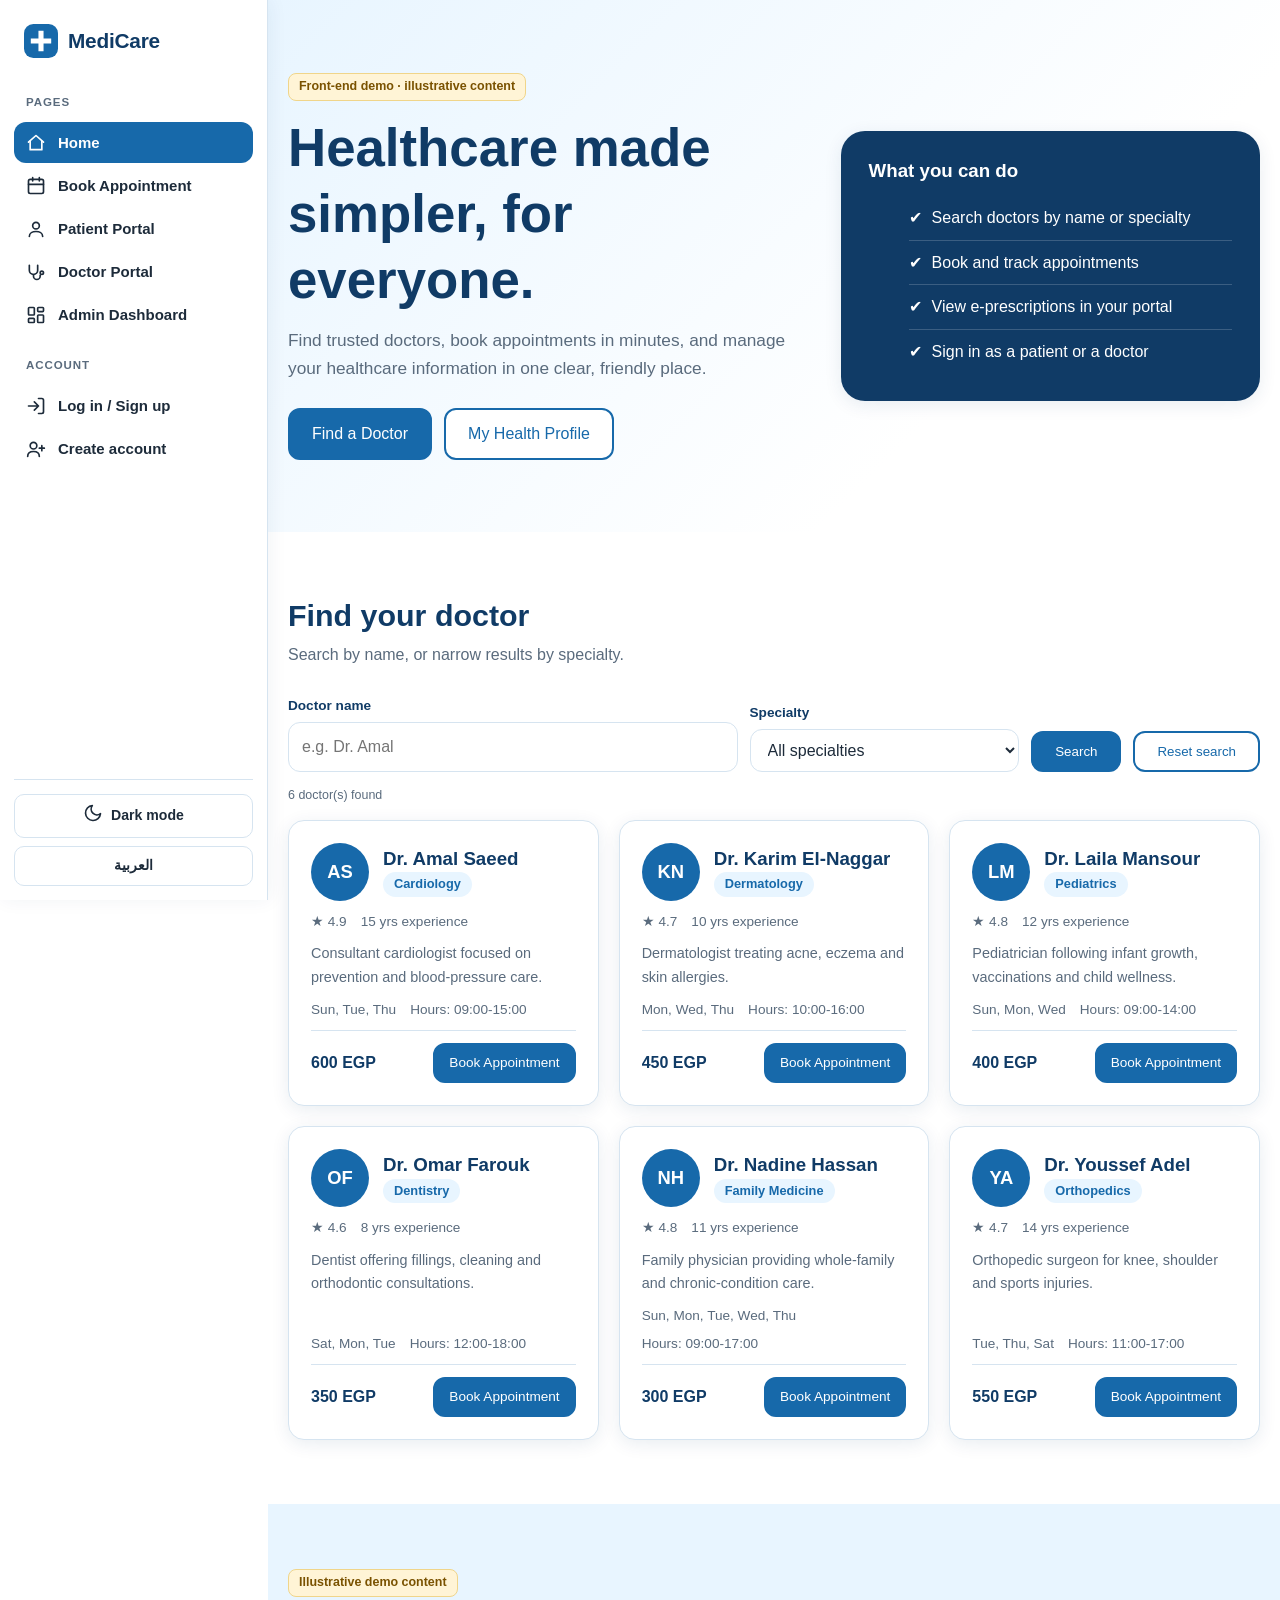
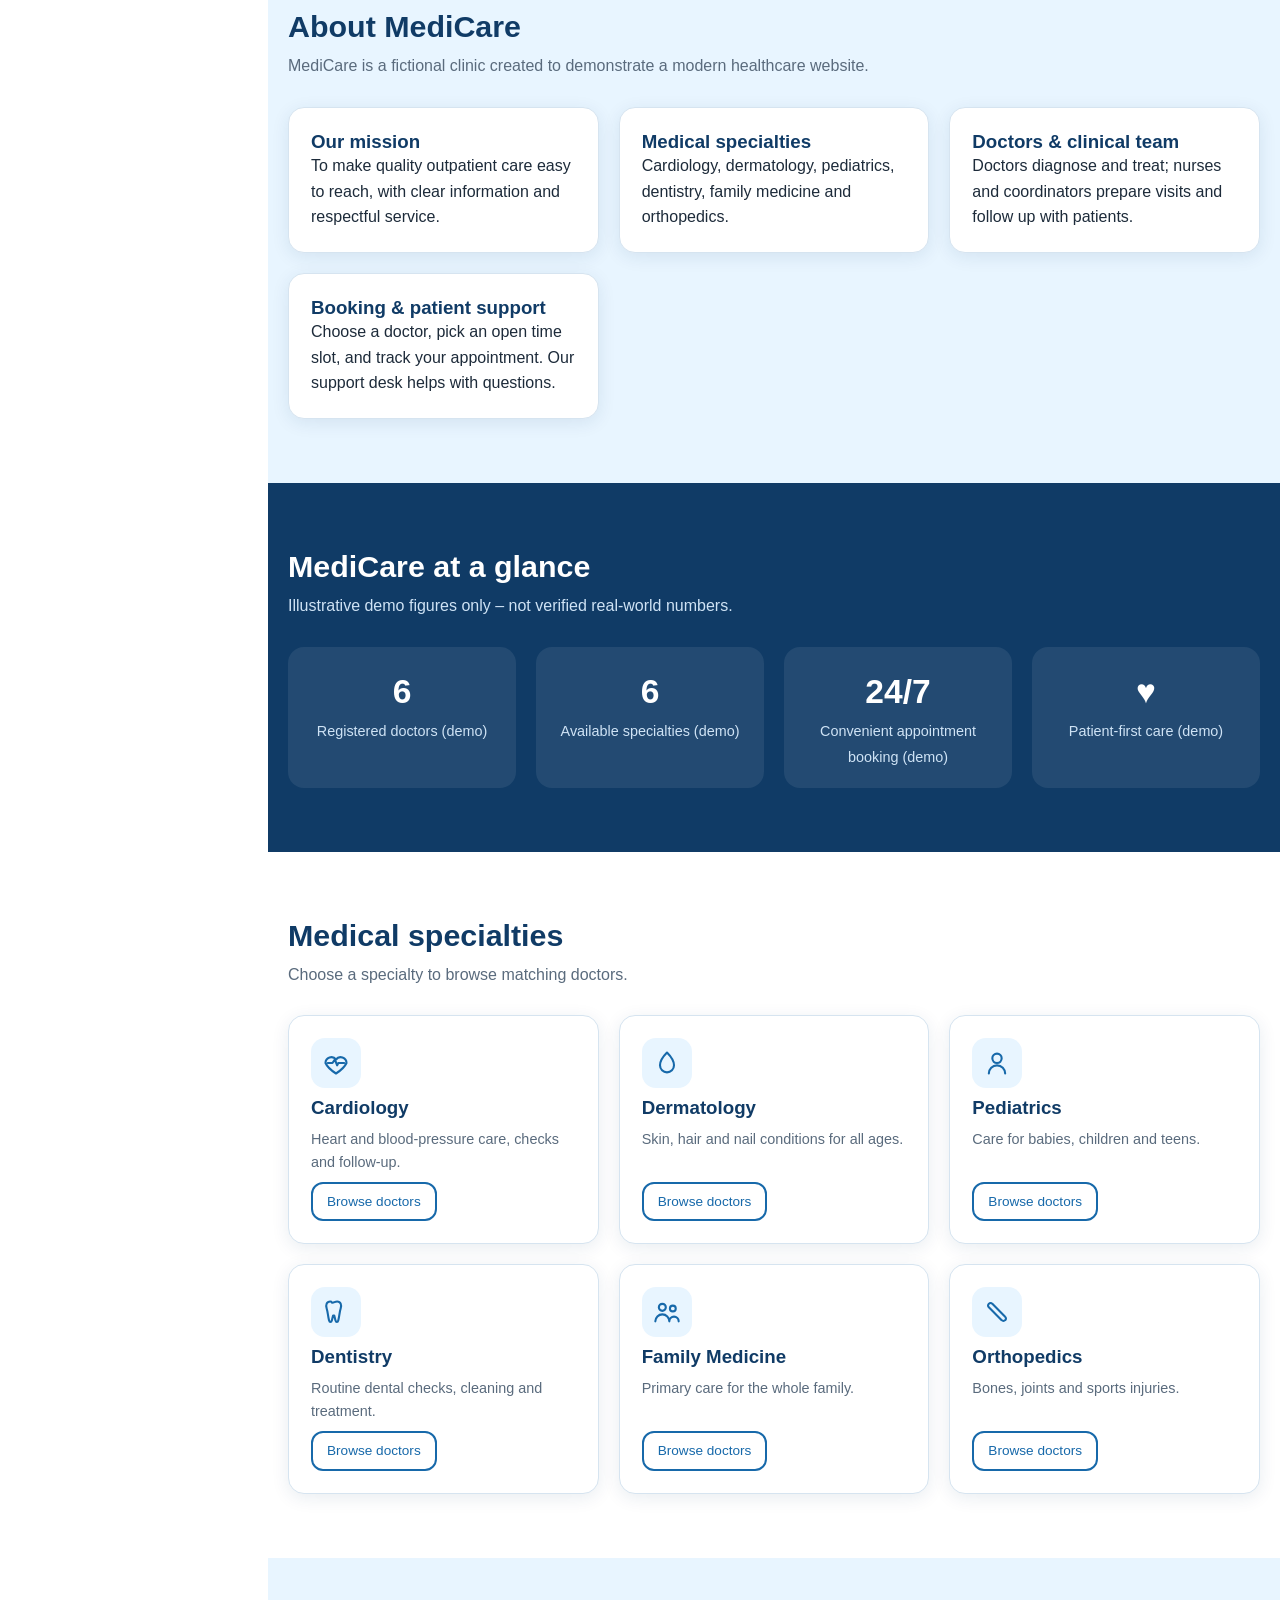
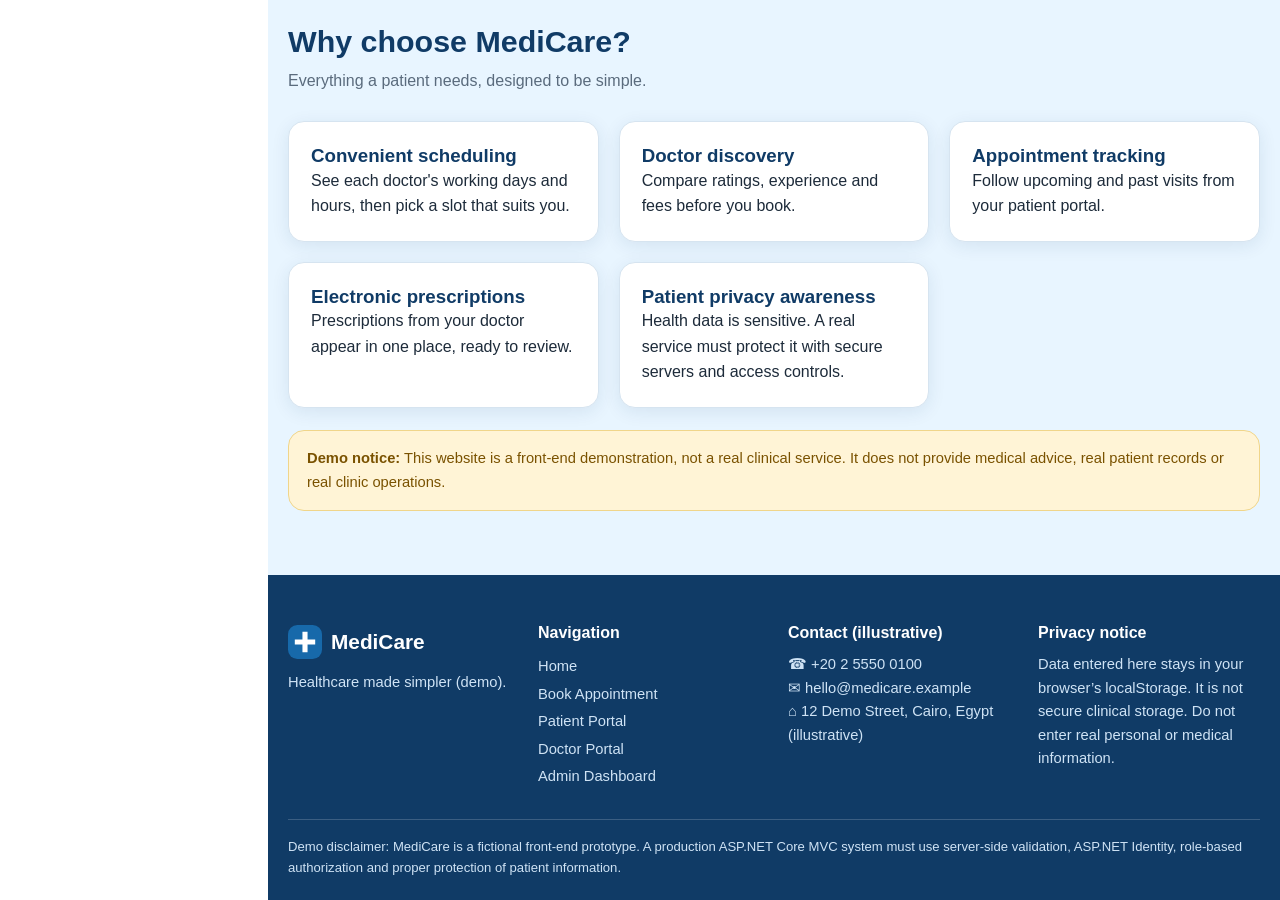
==== Medicare_Frontend/index.html @ de826556 "feat: add Medicare_Frontend UI files" ====
<!doctype html>
<html lang="en" dir="ltr">
  <head>
    <meta charset="UTF-8" />
    <meta name="viewport" content="width=device-width, initial-scale=1" />
    <title>MediCare – Clinic Management (Demo)</title>
    <meta name="theme-color" content="#1769aa" />
    <script src="js/theme.js"></script>
    <link rel="stylesheet" href="css/theme.css" />
    <link rel="stylesheet" href="css/index.css" />
    <link rel="stylesheet" href="css/sidebar.css" />
  </head>
  <body data-page="index">
    <script src="js/sidebar.js"></script>
    

    <main>
      <section class="hero">
        <div class="wrap">
          <div>
            <span class="demo" data-i18n="demo.badge"
              >Front-end demo · illustrative content</span
            >
            <h1 data-i18n="hero.h1">Healthcare made simpler, for everyone.</h1>
            <p data-i18n="hero.p">
              Find trusted doctors, book appointments in minutes, and manage
              your healthcare information in one clear, friendly place.
            </p>
            <div class="cta">
              <a class="btn" href="#doctors" data-i18n="hero.find"
                >Find a Doctor</a
              >
              <a class="btn o" href="page3.html" data-i18n="hero.profile"
                >My Health Profile</a
              >
            </div>
          </div>
          <div class="panel">
            <h3 data-i18n="hero.panel">What you can do</h3>
            <ul>
              <li>
                ✔
                <span data-i18n="hero.l1"
                  >Search doctors by name or specialty</span
                >
              </li>
              <li>
                ✔ <span data-i18n="hero.l2">Book and track appointments</span>
              </li>
              <li>
                ✔
                <span data-i18n="hero.l3"
                  >View e-prescriptions in your portal</span
                >
              </li>
              <li>
                ✔
                <span data-i18n="hero.l4"
                  >Sign in as a patient or a doctor</span
                >
              </li>
            </ul>
          </div>
        </div>
      </section>

      <section id="doctors">
        <div class="wrap">
          <h2 data-i18n="srch.h">Find your doctor</h2>
          <p class="sub" data-i18n="srch.p">
            Search by name, or narrow results by specialty.
          </p>
          <form class="sbar" id="sform" role="search">
            <div>
              <label for="qName" data-i18n="srch.name">Doctor name</label
              ><input
                id="qName"
                type="search"
                data-i18n-ph="srch.ph"
                placeholder="e.g. Dr. Amal"
              />
            </div>
            <div>
              <label for="qSpec" data-i18n="srch.spec">Specialty</label
              ><select id="qSpec"></select>
            </div>
            <button class="btn" type="submit" data-i18n="srch.go">
              Search
            </button>
            <button
              class="btn o"
              type="button"
              id="reset"
              data-i18n="srch.reset"
            >
              Reset search
            </button>
          </form>
          <p
            class="small"
            id="count"
            aria-live="polite"
            style="margin: 14px 0"
          ></p>
          <div class="grid g3" id="docGrid"></div>
          <div class="empty" id="empty" hidden role="status">
            <b data-i18n="srch.none">No doctors match your search.</b
            ><br /><span data-i18n="srch.none2"
              >Try a different name or choose “All specialties”.</span
            >
          </div>
        </div>
      </section>

      <section class="light">
        <div class="wrap">
          <span class="demo" data-i18n="demo.badge2"
            >Illustrative demo content</span
          >
          <h2 style="margin-top: 10px" data-i18n="about.h">About MediCare</h2>
          <p class="sub" data-i18n="about.p">
            MediCare is a fictional clinic created to demonstrate a modern
            healthcare website.
          </p>
          <div class="grid g3">
            <div class="card">
              <h3 data-i18n="about.t1">Our mission</h3>
              <p data-i18n="about.d1">
                To make quality outpatient care easy to reach, with clear
                information and respectful service.
              </p>
            </div>
            <div class="card">
              <h3 data-i18n="about.t2">Medical specialties</h3>
              <p data-i18n="about.d2">
                Cardiology, dermatology, pediatrics, dentistry, family medicine
                and orthopedics.
              </p>
            </div>
            <div class="card">
              <h3 data-i18n="about.t3">Doctors & clinical team</h3>
              <p data-i18n="about.d3">
                Doctors diagnose and treat; nurses and coordinators prepare
                visits and follow up with patients.
              </p>
            </div>
            <div class="card">
              <h3 data-i18n="about.t4">Booking & patient support</h3>
              <p data-i18n="about.d4">
                Choose a doctor, pick an open time slot, and track your
                appointment. Our support desk helps with questions.
              </p>
            </div>
          </div>
        </div>
      </section>

      <section class="stats">
        <div class="wrap">
          <h2 data-i18n="stat.h">MediCare at a glance</h2>
          <p class="sub" data-i18n="stat.p">
            Illustrative demo figures only – not verified real-world numbers.
          </p>
          <div
            class="grid g3"
            style="grid-template-columns: repeat(auto-fit, minmax(200px, 1fr))"
          >
            <div class="st">
              <b id="sDocs">0</b
              ><span data-i18n="stat.1">Registered doctors (demo)</span>
            </div>
            <div class="st">
              <b id="sSpec">0</b
              ><span data-i18n="stat.2">Available specialties (demo)</span>
            </div>
            <div class="st">
              <b>24/7</b
              ><span data-i18n="stat.3"
                >Convenient appointment booking (demo)</span
              >
            </div>
            <div class="st">
              <b>♥</b><span data-i18n="stat.4">Patient-first care (demo)</span>
            </div>
          </div>
        </div>
      </section>

      <section id="specialties">
        <div class="wrap">
          <h2 data-i18n="sp.h">Medical specialties</h2>
          <p class="sub" data-i18n="sp.p">
            Choose a specialty to browse matching doctors.
          </p>
          <div class="grid g3" id="spGrid"></div>
        </div>
      </section>

      <section class="light">
        <div class="wrap">
          <h2 data-i18n="why.h">Why choose MediCare?</h2>
          <p class="sub" data-i18n="why.p">
            Everything a patient needs, designed to be simple.
          </p>
          <div class="grid g3">
            <div class="card">
              <h3 data-i18n="why.t1">Convenient scheduling</h3>
              <p data-i18n="why.d1">
                See each doctor's working days and hours, then pick a slot that
                suits you.
              </p>
            </div>
            <div class="card">
              <h3 data-i18n="why.t2">Doctor discovery</h3>
              <p data-i18n="why.d2">
                Compare ratings, experience and fees before you book.
              </p>
            </div>
            <div class="card">
              <h3 data-i18n="why.t3">Appointment tracking</h3>
              <p data-i18n="why.d3">
                Follow upcoming and past visits from your patient portal.
              </p>
            </div>
            <div class="card">
              <h3 data-i18n="why.t4">Electronic prescriptions</h3>
              <p data-i18n="why.d4">
                Prescriptions from your doctor appear in one place, ready to
                review.
              </p>
            </div>
            <div class="card">
              <h3 data-i18n="why.t5">Patient privacy awareness</h3>
              <p data-i18n="why.d5">
                Health data is sensitive. A real service must protect it with
                secure servers and access controls.
              </p>
            </div>
          </div>
          <div class="notice" data-i18n="why.note">
            <b>Demo notice:</b> This website is a front-end demonstration, not a
            real clinical service. It does not provide medical advice, real
            patient records or real clinic operations.
          </div>
        </div>
      </section>
    </main>

    <footer>
      <div class="wrap">
        <div class="fg">
          <div>
            <a class="logo" href="index.html" style="color: #fff"
              ><svg viewBox="0 0 40 40" aria-hidden="true">
                <rect width="40" height="40" rx="11" fill="#1769AA" />
                <path d="M17 8h6v9h9v6h-9v9h-6v-9H8v-6h9z" fill="#fff" /></svg
              >MediCare</a
            >
            <p style="margin-top: 10px" data-i18n="ft.tag">
              Healthcare made simpler (demo).
            </p>
          </div>
          <div>
            <h3 data-i18n="ft.nav">Navigation</h3>
            <a href="index.html" data-i18n="nav.home">Home</a
            ><a href="page2.html" data-i18n="nav.book">Book Appointment</a
            ><a href="page3.html" data-i18n="nav.patient">Patient Portal</a
            ><a href="page4.html" data-i18n="nav.doctor">Doctor Portal</a
            ><a href="page5.html" data-i18n="nav.admin">Admin Dashboard</a>
          </div>
          <div>
            <h3 data-i18n="ft.contact">Contact (illustrative)</h3>
            <p id="fPhone"></p>
            <p id="fMail"></p>
            <p id="fAddr"></p>
          </div>
          <div>
            <h3 data-i18n="ft.priv">Privacy notice</h3>
            <p data-i18n="ft.privp">
              Data entered here stays in your browser’s localStorage. It is not
              secure clinical storage. Do not enter real personal or medical
              information.
            </p>
          </div>
        </div>
        <div class="fb" data-i18n="ft.disc">
          Demo disclaimer: MediCare is a fictional front-end prototype. A
          production ASP.NET Core MVC system must use server-side validation,
          ASP.NET Identity, role-based authorization and proper protection of
          patient information.
        </div>
      </div>
    </footer>

    <dialog id="authDlg" aria-labelledby="authTitle">
      <div class="mh">
        <h3 id="authTitle" data-i18n="auth.title">Welcome to MediCare</h3>
        <button class="mx" id="authClose" aria-label="Close">×</button>
      </div>
      <div class="mb">
        <div class="tabs" role="group">
          <button
            type="button"
            id="tabLogin"
            aria-pressed="true"
            data-i18n="auth.login"
          >
            Log in
          </button>
          <button
            type="button"
            id="tabReg"
            aria-pressed="false"
            data-i18n="auth.reg"
          >
            Create account
          </button>
        </div>
        <div>
          <label for="aRole" data-i18n="auth.role">I am a</label>
          <select id="aRole">
            <option value="patient" data-i18n="auth.patient">Patient</option>
            <option value="doctor" data-i18n="auth.doctor">Doctor</option>
          </select>
        </div>
        <form id="authForm" novalidate style="display: grid; gap: 12px">
          <div id="fName" hidden>
            <label for="aName" data-i18n="auth.name">Full name</label
            ><input id="aName" autocomplete="name" />
            <div class="err"></div>
          </div>
          <div>
            <label for="aEmail" data-i18n="auth.email">Email</label
            ><input id="aEmail" type="email" autocomplete="email" />
            <div class="err"></div>
          </div>
          <div id="fPhoneF" hidden>
            <label for="aPhone" data-i18n="auth.phone">Phone</label
            ><input id="aPhone" type="tel" autocomplete="tel" />
            <div class="err"></div>
          </div>
          <div>
            <label for="aPass" data-i18n="auth.pass">Password</label
            ><input
              id="aPass"
              type="password"
              autocomplete="current-password"
            />
            <div class="err"></div>
          </div>
          <div id="docFields" hidden style="display: none; gap: 12px">
            <div>
              <label for="aSpec" data-i18n="auth.spec">Specialty</label
              ><select id="aSpec"></select>
            </div>
            <div>
              <label for="aExp" data-i18n="auth.exp">Years of experience</label
              ><input id="aExp" type="number" min="0" max="60" value="5" />
              <div class="err"></div>
            </div>
            <div>
              <label for="aFee" data-i18n="auth.fee"
                >Consultation fee (EGP)</label
              ><input id="aFee" type="number" min="0" value="300" />
              <div class="err"></div>
            </div>
            <p class="small" data-i18n="auth.pend">
              Doctor accounts stay “pending” until an administrator approves
              them.
            </p>
          </div>
          <div id="authMsg" role="alert" hidden></div>
          <button
            class="btn"
            type="submit"
            id="authSubmit"
            data-i18n="auth.login"
          >
            Log in
          </button>
        </form>
        <p class="small" data-i18n="auth.demo">
          Demo only: this is not real authentication. Passwords are checked for
          format but never stored.
        </p>
      </div>
    </dialog>
    <div id="toast" role="status" hidden></div>

    <script src="js/index.js"></script>
  </body>
</html>
---- Medicare_Frontend/css/theme.css ----
/* ==========================================================
   MediCare – shared theme tokens (light + dark)
   Loaded on every page BEFORE the page's own stylesheet.
   Dark mode is switched by  <html data-theme="dark">  (see js/theme.js)
   ========================================================== */

:root {
  /* extra tokens that replace previously hard-coded colours */
  --mc-page: #ffffff;        /* page background where body was white   */
  --mc-surface: #ffffff;     /* cards, inputs, panels                   */
  --mc-surface-2: #f4f6f8;   /* subtle grey blocks                      */
  --mc-tint: #f7fbff;        /* very light blue blocks                  */
  --mc-tint-2: #d3ebfc;      /* stronger light blue blocks              */
  --mc-line: #e3edf5;        /* soft dividers                           */
  --mc-line-2: #b9cbdb;      /* stronger borders                        */
  --mc-faint: #8591a2;       /* placeholder / disabled text             */
  --mc-solid: #103b66;       /* deep blue used as a BACKGROUND          */

  --mc-warn-bg: #fff4d6;  --mc-warn-tx: #7a5200;  --mc-warn-bd: #f0d58a;
  --mc-err-bg:  #fdecea;  --mc-err-tx:  #9b2c20;  --mc-err-bd:  #f3b8b3;
  --mc-ok-bg:   #e6f6ec;  --mc-ok-tx:   #146c43;  --mc-ok-bd:   #b5e2c8;

  --sb-w: 268px;            /* sidebar width (desktop) */
  --topbar-h: 0px;          /* becomes 56px on small screens (see sidebar.css) */
}

html[data-theme="dark"] {
  color-scheme: dark;

  /* ----- tokens shared by index / page2 / page3 / page4 / page5 ----- */
  --p: #3b8fdc;
  --d: #d8eafb;              /* headings (was deep blue) */
  --l: #183450;              /* light-blue tint backgrounds */
  --bg: #0e1722;
  --tx: #e5edf5;
  --mu: #9db0c4;
  --bd: #2a3d52;
  --ok: #4cc38a;
  --er: #ff8f85;
  --wn: #f0b45a;
  --wa: #f0b45a;
  --sh: 0 4px 18px rgba(0, 0, 0, 0.45);
  --r: 16px;

  /* ----- login.html tokens ----- */
  --primary: #3b8fdc;
  --primary-hover: #5aa4e8;
  --dark: #d8eafb;
  --light: #183450;
  --text: #e5edf5;
  --muted: #9db0c4;
  --border: #2a3d52;
  --error: #ff8f85;
  --error-bg: #3a1c1a;
  --success: #4cc38a;
  --success-bg: #14301f;
  --info-bg: #183450;
  --shadow-sm: 0 1px 2px rgba(0, 0, 0, 0.4);
  --shadow-md: 0 10px 30px rgba(0, 0, 0, 0.45);
  --shadow-lg: 0 24px 60px rgba(0, 0, 0, 0.55);

  /* ----- register.html tokens ----- */
  --primary-dark: #d8eafb;
  --primary-light: #183450;
  --card: #16222f;
  --danger: #ff8f85;
  --danger-bg: #3a1c1a;
  --ok-bg: #14301f;
  --warn: #f0b45a;
  --warn-bg: #3a2c10;
  --shadow: 0 6px 24px rgba(0, 0, 0, 0.45);

  /* ----- new tokens ----- */
  --mc-page: #0e1722;
  --mc-surface: #16222f;
  --mc-surface-2: #1d2b3b;
  --mc-tint: #14202d;
  --mc-tint-2: #1f3a56;
  --mc-line: #26384c;
  --mc-line-2: #36506b;
  --mc-faint: #7d8fa3;
  --mc-solid: #0f4577;

  --mc-warn-bg: #3a2c10;  --mc-warn-tx: #f5d48b;  --mc-warn-bd: #6b5420;
  --mc-err-bg:  #3a1c1a;  --mc-err-tx:  #ffb4ad;  --mc-err-bd:  #7a3430;
  --mc-ok-bg:   #14301f;  --mc-ok-tx:   #8fe0b4;  --mc-ok-bd:   #2a6a47;
}

/* form controls in dark mode */
html[data-theme="dark"] input,
html[data-theme="dark"] select,
html[data-theme="dark"] textarea {
  color: var(--mc-text, #e5edf5);
  background-color: var(--mc-surface);
  border-color: var(--bd, #2a3d52);
}
html[data-theme="dark"] ::placeholder { color: var(--mc-faint); opacity: 1; }
html[data-theme="dark"] option { background: #16222f; color: #e5edf5; }
html[data-theme="dark"] input[type="checkbox"],
html[data-theme="dark"] input[type="radio"] { background-color: transparent; }
html[data-theme="dark"] ::selection { background: #2f6fb0; color: #fff; }
html[data-theme="dark"] img { filter: brightness(0.92); }

/* smooth switch (only after first paint, see theme.js) */
html.theme-anim,
html.theme-anim body,
html.theme-anim * {
  transition: background-color 0.2s ease, border-color 0.2s ease, color 0.2s ease !important;
}

/* modal dialogs: centred, and follow the theme */
dialog {
  margin: auto;
  background: var(--mc-surface);
  color: var(--tx, var(--text, #1d2b3a));
}
---- Medicare_Frontend/css/index.css ----
:root {
        --p: #1769aa;
        --d: #103b66;
        --l: #e8f5ff;
        --tx: #1d2b3a;
        --mu: #5a6b7d;
        --bd: #d6e4f0;
        --ok: #1b7f4b;
        --er: #b3261e;
        --r: 16px;
        --sh: 0 4px 18px rgba(16, 59, 102, 0.09);
      }
      * {
        box-sizing: border-box;
        margin: 0;
      }
      html {
        scroll-behavior: smooth;
      }
      body {
        font-family: "Segoe UI", Tahoma, "Noto Sans Arabic", Arial, sans-serif;
        color: var(--tx);
        background: var(--mc-page);
        line-height: 1.6;
      }
      a {
        color: inherit;
        text-decoration: none;
      }
      :focus-visible {
        outline: 3px solid #f5a524;
        outline-offset: 2px;
      }
      .wrap {
        max-width: 1160px;
        margin: 0 auto;
        padding: 0 20px;
      }
      section {
        padding: 64px 0;
      }
      h1,
      h2,
      h3 {
        color: var(--d);
        line-height: 1.25;
      }
      h2 {
        font-size: 1.9rem;
        margin-bottom: 8px;
      }
      .sub {
        color: var(--mu);
        max-width: 680px;
        margin-bottom: 28px;
      }
      .btn {
        display: inline-flex;
        align-items: center;
        gap: 8px;
        padding: 11px 22px;
        border-radius: 12px;
        border: 2px solid var(--p);
        background: var(--p);
        color: #fff;
        font: 600 0.95rem inherit;
        font-family: inherit;
        cursor: pointer;
        transition: background 0.15s;
      }
      .btn:hover {
        background: var(--mc-solid);
        border-color: var(--d);
      }
      .btn.o {
        background: var(--mc-surface);
        color: var(--p);
      }
      .btn.o:hover {
        background: var(--l);
        color: var(--d);
      }
      .btn.sm {
        padding: 7px 14px;
        font-size: 0.85rem;
      }
      .card {
        background: var(--mc-surface);
        border: 1px solid var(--bd);
        border-radius: var(--r);
        box-shadow: var(--sh);
        padding: 22px;
      }
      .grid {
        display: grid;
        gap: 20px;
      }
      .g3 {
        grid-template-columns: repeat(auto-fit, minmax(260px, 1fr));
      }
      .demo {
        display: inline-block;
        background: var(--mc-warn-bg);
        color: var(--mc-warn-tx);
        border: 1px solid var(--mc-warn-bd);
        border-radius: 8px;
        padding: 3px 10px;
        font-size: 0.78rem;
        font-weight: 600;
      }
      /* nav */
      
      
      .logo {
        display: flex;
        align-items: center;
        gap: 9px;
        font-weight: 800;
        font-size: 1.3rem;
        color: var(--d);
      }
      .logo svg {
        width: 34px;
        height: 34px;
      }
      
      
      
      
      
      
      
      /* hero */
      .hero {
        background: linear-gradient(135deg, var(--l), var(--mc-surface) 70%);
        padding: 72px 0;
      }
      .hero .wrap {
        display: grid;
        grid-template-columns: 1.1fr 0.9fr;
        gap: 40px;
        align-items: center;
      }
      .hero h1 {
        font-size: clamp(2rem, 4.5vw, 3.3rem);
        margin: 14px 0;
      }
      .hero p {
        color: var(--mu);
        font-size: 1.08rem;
        max-width: 520px;
        margin-bottom: 26px;
      }
      .cta {
        display: flex;
        gap: 12px;
        flex-wrap: wrap;
      }
      .panel {
        background: var(--mc-solid);
        color: #fff;
        border-radius: 24px;
        padding: 28px;
        box-shadow: var(--sh);
      }
      .panel h3 {
        color: #fff;
        margin-bottom: 14px;
      }
      .panel li {
        list-style: none;
        display: flex;
        gap: 10px;
        padding: 9px 0;
        border-top: 1px solid rgba(255, 255, 255, 0.18);
      }
      .panel li:first-child {
        border: 0;
      }
      @media (max-width: 820px) {
        .hero .wrap {
          grid-template-columns: 1fr;
        }
      }
      /* search */
      .sbar {
        display: grid;
        grid-template-columns: 2fr 1.2fr auto auto;
        gap: 12px;
        align-items: end;
      }
      label {
        display: block;
        font-size: 0.85rem;
        font-weight: 600;
        margin-bottom: 5px;
        color: var(--d);
      }
      input,
      select {
        width: 100%;
        padding: 11px 13px;
        border: 1.5px solid var(--bd);
        border-radius: 12px;
        font: inherit;
        background: var(--mc-surface);
        color: var(--tx);
      }
      input:focus,
      select:focus {
        border-color: var(--p);
      }
      @media (max-width: 760px) {
        .sbar {
          grid-template-columns: 1fr 1fr;
        }
        .sbar > div {
          grid-column: 1/-1;
        }
      }
      .empty {
        text-align: center;
        padding: 34px;
        border: 2px dashed var(--bd);
        border-radius: var(--r);
        color: var(--mu);
        background: var(--l);
      }
      [hidden] {
        display: none !important;
      }
      /* doctors */
      .doc {
        display: flex;
        flex-direction: column;
        gap: 10px;
      }
      .dh {
        display: flex;
        gap: 14px;
        align-items: center;
      }
      .av {
        width: 58px;
        height: 58px;
        border-radius: 50%;
        background: var(--p);
        color: #fff;
        display: grid;
        place-items: center;
        font-weight: 700;
        font-size: 1.15rem;
        flex: none;
      }
      .tag {
        display: inline-block;
        background: var(--l);
        color: var(--p);
        border-radius: 999px;
        padding: 2px 11px;
        font-size: 0.8rem;
        font-weight: 600;
      }
      .meta {
        display: flex;
        flex-wrap: wrap;
        gap: 6px 14px;
        font-size: 0.85rem;
        color: var(--mu);
      }
      .doc p {
        font-size: 0.9rem;
        color: var(--mu);
        flex: 1;
      }
      .df {
        display: flex;
        justify-content: space-between;
        align-items: center;
        gap: 10px;
        border-top: 1px solid var(--bd);
        padding-top: 12px;
      }
      .fee {
        font-weight: 700;
        color: var(--d);
      }
      .pend {
        background: var(--mc-surface-2);
        color: var(--mu);
      }
      /* specialties */
      .sp {
        cursor: pointer;
        display: flex;
        flex-direction: column;
        gap: 8px;
        align-items: flex-start;
      }
      .ic {
        width: 50px;
        height: 50px;
        border-radius: 14px;
        background: var(--l);
        display: grid;
        place-items: center;
        color: var(--p);
      }
      .ic svg {
        width: 28px;
        height: 28px;
      }
      .sp p {
        color: var(--mu);
        font-size: 0.9rem;
        flex: 1;
      }
      /* stats */
      .stats {
        background: var(--mc-solid);
        color: #fff;
      }
      .stats h2 {
        color: #fff;
      }
      .stats .sub {
        color: #cfe3f5;
      }
      .st {
        text-align: center;
        padding: 18px;
        border-radius: var(--r);
        background: rgba(255, 255, 255, 0.08);
      }
      .st b {
        display: block;
        font-size: 2.1rem;
      }
      .st span {
        font-size: 0.9rem;
        color: #cfe3f5;
      }
      .light {
        background: var(--l);
      }
      .notice {
        background: var(--mc-warn-bg);
        border: 1px solid var(--mc-warn-bd);
        color: var(--mc-warn-tx);
        border-radius: var(--r);
        padding: 16px 18px;
        margin-top: 22px;
        font-size: 0.92rem;
      }
      /* footer */
      footer {
        background: var(--mc-solid);
        color: #cfe3f5;
        padding: 48px 0 22px;
        font-size: 0.92rem;
      }
      footer h3 {
        color: #fff;
        font-size: 1rem;
        margin-bottom: 10px;
      }
      footer a {
        display: block;
        padding: 2px 0;
      }
      footer a:hover {
        color: #fff;
      }
      .fg {
        display: grid;
        grid-template-columns: repeat(auto-fit, minmax(220px, 1fr));
        gap: 28px;
      }
      .fb {
        border-top: 1px solid rgba(255, 255, 255, 0.18);
        margin-top: 28px;
        padding-top: 16px;
        font-size: 0.82rem;
      }
      /* modal */
      dialog {
        border: 0;
        border-radius: 20px;
        padding: 0;
        width: min(480px, 94vw);
        box-shadow: 0 20px 60px rgba(0, 0, 0, 0.3);
        max-height: 92vh;
      }
      dialog::backdrop {
        background: rgba(16, 59, 102, 0.55);
      }
      .mh {
        display: flex;
        justify-content: space-between;
        align-items: center;
        padding: 18px 22px;
        background: var(--l);
      }
      .mx {
        background: none;
        border: 0;
        font-size: 1.6rem;
        cursor: pointer;
        color: var(--d);
        line-height: 1;
      }
      .mb {
        padding: 20px 22px 24px;
        display: grid;
        gap: 12px;
      }
      .tabs {
        display: grid;
        grid-template-columns: 1fr 1fr;
        gap: 6px;
        background: var(--l);
        padding: 5px;
        border-radius: 12px;
      }
      .tabs button {
        border: 0;
        background: none;
        padding: 9px;
        border-radius: 9px;
        font: 600 0.9rem inherit;
        font-family: inherit;
        color: var(--d);
        cursor: pointer;
      }
      .tabs button[aria-pressed="true"] {
        background: var(--mc-surface);
        color: var(--p);
        box-shadow: var(--sh);
      }
      .err {
        color: var(--er);
        font-size: 0.8rem;
        min-height: 1em;
      }
      .msg {
        padding: 10px 12px;
        border-radius: 10px;
        font-size: 0.88rem;
      }
      .msg.e {
        background: var(--mc-err-bg);
        color: var(--er);
      }
      .msg.s {
        background: var(--mc-ok-bg);
        color: var(--ok);
      }
      .small {
        font-size: 0.78rem;
        color: var(--mu);
      }
      #toast {
        position: fixed;
        bottom: 22px;
        inset-inline-start: 50%;
        transform: translateX(-50%);
        background: var(--mc-solid);
        color: #fff;
        padding: 12px 20px;
        border-radius: 12px;
        z-index: 99;
        box-shadow: var(--sh);
      }
      [dir="rtl"] #toast {
        transform: translateX(50%);
      }
      @media (prefers-reduced-motion: reduce) {
        * {
          transition: none !important;
          scroll-behavior: auto !important;
        }
      }
---- Medicare_Frontend/css/sidebar.css ----
/* ==========================================================
   MediCare – side navigation (replaces the old top navigation)
   Uses logical properties, so it automatically sits on the
   left in English (LTR) and on the right in Arabic (RTL).
   ========================================================== */

/* page content makes room for the sidebar on desktop */
body {
  padding-inline-start: var(--sb-w);
}

.app-sidebar {
  position: fixed;
  inset-block: 0;
  inset-inline-start: 0;
  width: var(--sb-w);
  z-index: 60;
  display: flex;
  flex-direction: column;
  gap: 8px;
  padding: 18px 14px 14px;
  background: var(--mc-surface, #fff);
  border-inline-end: 1px solid var(--bd, var(--border, #d6e4f0));
  box-shadow: 2px 0 18px rgba(16, 59, 102, 0.06);
  overflow-y: auto;
  font-family: "Segoe UI", Tahoma, "Noto Sans Arabic", Arial, sans-serif;
  font-size: 15px;
  line-height: 1.4;
  color: var(--tx, var(--text, #1d2b3a));
}
[dir="rtl"] .app-sidebar { box-shadow: -2px 0 18px rgba(16, 59, 102, 0.06); }

.sb-brand {
  display: flex;
  align-items: center;
  gap: 10px;
  padding: 6px 10px 14px;
  font-size: 1.3rem;
  font-weight: 800;
  letter-spacing: -0.01em;
  text-decoration: none;
  color: var(--d, var(--dark, #103b66));
}
.sb-brand svg { width: 34px; height: 34px; flex: none; }

.sb-section {
  padding: 14px 12px 4px;
  font-size: 0.72rem;
  font-weight: 700;
  letter-spacing: 0.08em;
  text-transform: uppercase;
  color: var(--mu, var(--muted, #5b6b7b));
}
[dir="rtl"] .sb-section { letter-spacing: 0; font-size: 0.8rem; }

.sb-nav { display: flex; flex-direction: column; gap: 2px; }

.app-sidebar .sb-link {
  display: flex;
  align-items: center;
  gap: 12px;
  width: 100%;
  padding: 10px 12px;
  border: 0;
  border-radius: 12px;
  background: transparent;
  color: var(--tx, var(--text, #1d2b3a));
  font: inherit;
  font-weight: 600;
  text-align: start;
  text-decoration: none;
  cursor: pointer;
  transition: background 0.15s, color 0.15s;
}
.app-sidebar .sb-link svg,
.sb-ctl svg {
  width: 20px;
  height: 20px;
  flex: none;
  fill: none;
  stroke: currentColor;
  stroke-width: 2;
  stroke-linecap: round;
  stroke-linejoin: round;
}
.app-sidebar .sb-link:hover {
  background: var(--l, var(--light, #e8f5ff));
  color: var(--d, var(--dark, #103b66));
}
.app-sidebar .sb-link.active,
.app-sidebar .sb-link[aria-current="page"] {
  background: var(--p, var(--primary, #1769aa));
  color: #fff;
}
.app-sidebar .sb-link.active svg { stroke: #fff; }

.sb-user {
  margin: 6px 4px 0;
  padding: 10px 12px;
  border-radius: 12px;
  background: var(--l, var(--light, #e8f5ff));
  font-size: 0.9rem;
  font-weight: 600;
  color: var(--d, var(--dark, #103b66));
}
.sb-user[hidden] { display: none; }
.sb-user #userName { display: block; margin-bottom: 6px; }
.sb-user .sb-link { padding: 8px 4px; }

/* the original script still looks for these, we keep them but invisible */
.sb-stub { display: none !important; }

.sb-foot {
  margin-top: auto;
  display: flex;
  flex-direction: column;
  gap: 8px;
  padding-top: 14px;
  border-top: 1px solid var(--bd, var(--border, #d6e4f0));
}
.sb-ctls { display: flex; gap: 8px; }
.app-sidebar .sb-ctl {
  flex: 1;
  display: inline-flex;
  align-items: center;
  justify-content: center;
  gap: 8px;
  min-height: 40px;
  padding: 8px 10px;
  border-radius: 10px;
  border: 1.5px solid var(--bd, var(--border, #d6e4f0));
  background: var(--mc-surface, #fff);
  color: var(--tx, var(--text, #1d2b3a));
  font: inherit;
  font-size: 0.88rem;
  font-weight: 700;
  cursor: pointer;
  transition: background 0.15s, border-color 0.15s;
}
.app-sidebar .sb-ctl:hover {
  background: var(--l, var(--light, #e8f5ff));
  border-color: var(--p, var(--primary, #1769aa));
}
.app-sidebar .sb-ctl[aria-pressed="true"] {
  background: var(--p, var(--primary, #1769aa));
  border-color: var(--p, var(--primary, #1769aa));
  color: #fff;
}
.sb-lang-switch { display: flex; flex: 1; gap: 6px; }
.sb-lang-switch button { flex: 1; }

.app-sidebar a:focus-visible,
.app-sidebar button:focus-visible,
.app-topbar button:focus-visible {
  outline: 3px solid #f5a524;
  outline-offset: 2px;
}

/* ---------- top bar + drawer on tablets / phones ---------- */
.app-topbar,
.sb-backdrop { display: none; }

@media (max-width: 991px) {
  :root { --topbar-h: 56px; }
  body { padding-inline-start: 0; }

  .app-topbar {
    position: sticky;
    top: 0;
    z-index: 55;
    display: flex;
    align-items: center;
    gap: 12px;
    height: var(--topbar-h);
    padding: 0 14px;
    background: var(--mc-surface, #fff);
    border-bottom: 1px solid var(--bd, var(--border, #d6e4f0));
  }
  .app-topbar .sb-burger {
    display: grid;
    place-items: center;
    width: 40px;
    height: 40px;
    border-radius: 10px;
    border: 1.5px solid var(--bd, var(--border, #d6e4f0));
    background: var(--mc-surface, #fff);
    color: var(--tx, var(--text, #1d2b3a));
    cursor: pointer;
  }
  .app-topbar .sb-burger svg {
    width: 22px; height: 22px; fill: none; stroke: currentColor;
    stroke-width: 2; stroke-linecap: round;
  }
  .app-topbar .sb-brand { padding: 0; font-size: 1.15rem; }
  .app-topbar .sb-brand svg { width: 28px; height: 28px; }

  .app-sidebar {
    z-index: 80;
    max-width: 86vw;
    transform: translateX(-105%);
    transition: transform 0.25s ease;
    box-shadow: none;
  }
  [dir="rtl"] .app-sidebar { transform: translateX(105%); }
  html.sb-open .app-sidebar {
    transform: none;
    box-shadow: 0 0 40px rgba(0, 0, 0, 0.35);
  }
  .sb-backdrop {
    position: fixed;
    inset: 0;
    z-index: 70;
    background: rgba(8, 20, 34, 0.55);
  }
  html.sb-open .sb-backdrop { display: block; }
  html.sb-open { overflow: hidden; }
}

@media (prefers-reduced-motion: reduce) {
  .app-sidebar { transition: none; }
}

@media print {
  .app-sidebar, .app-topbar, .sb-backdrop { display: none !important; }
  body { padding-inline-start: 0 !important; }
}
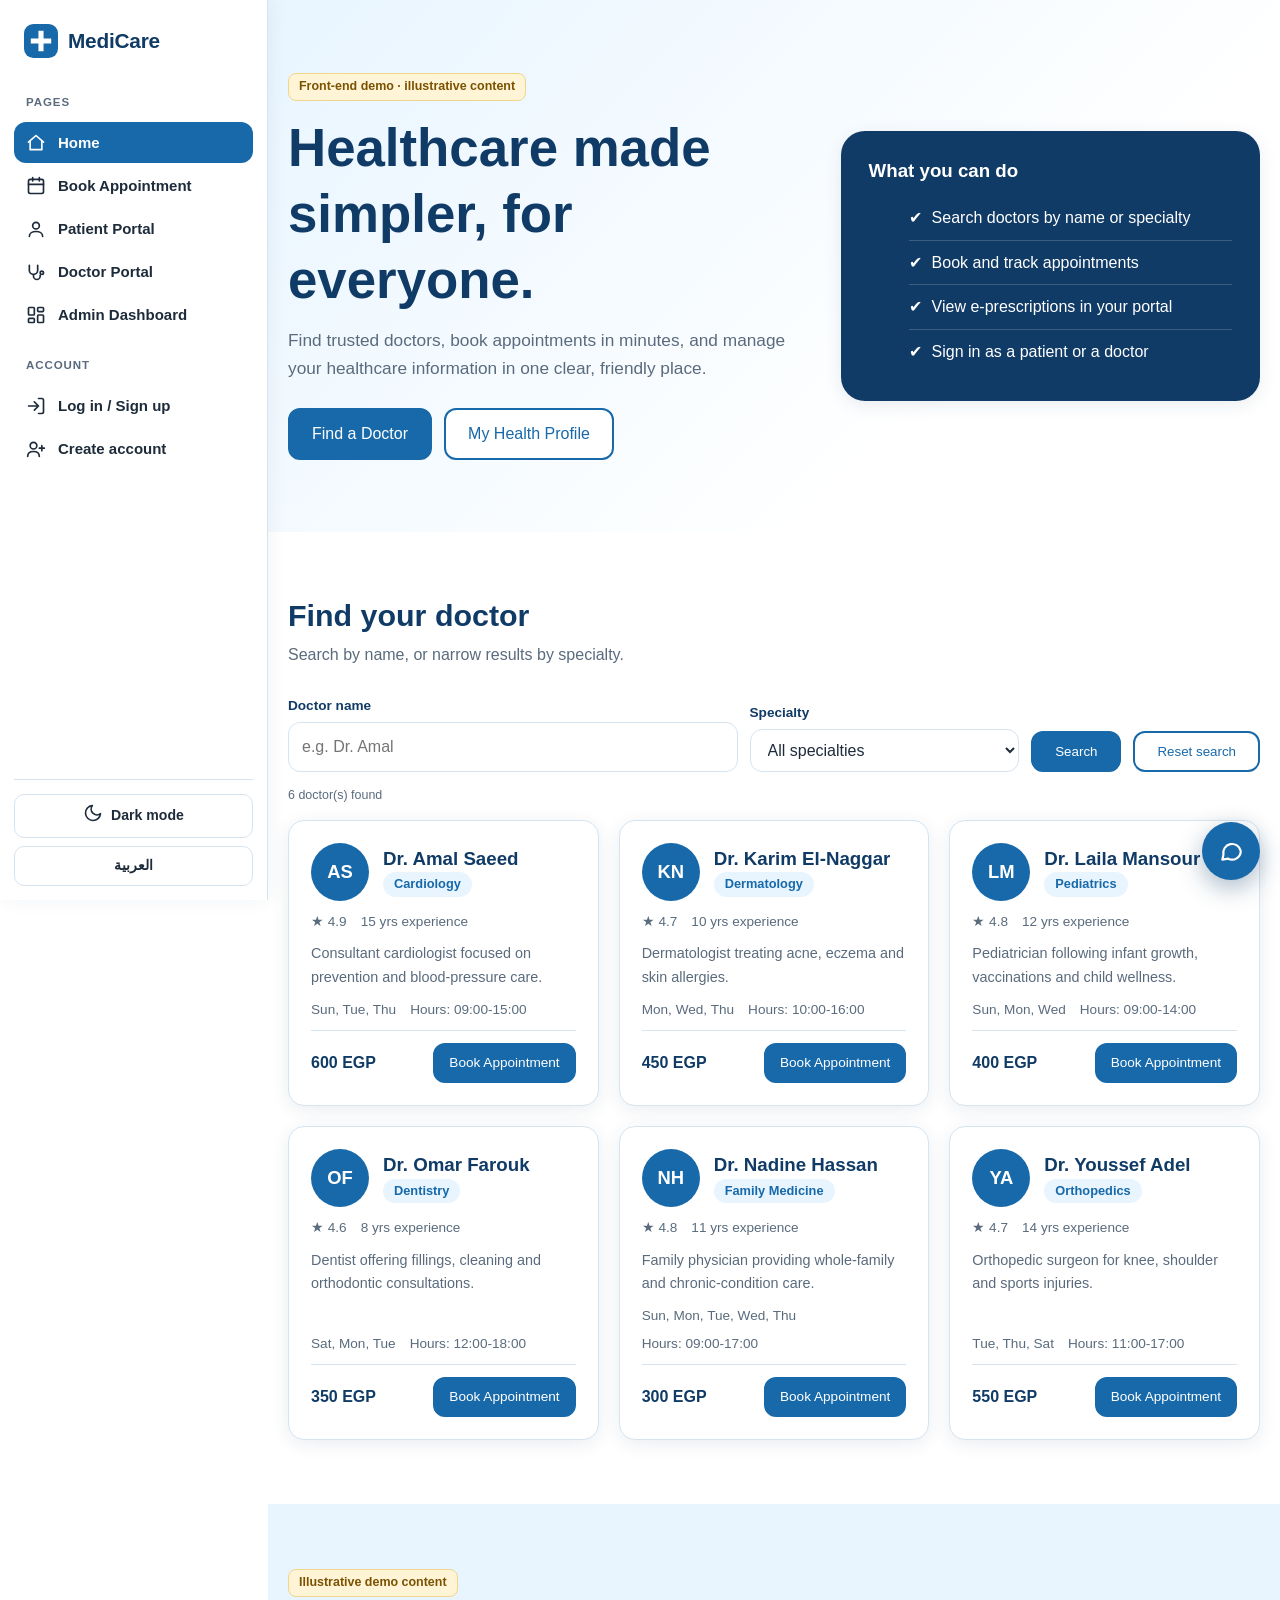
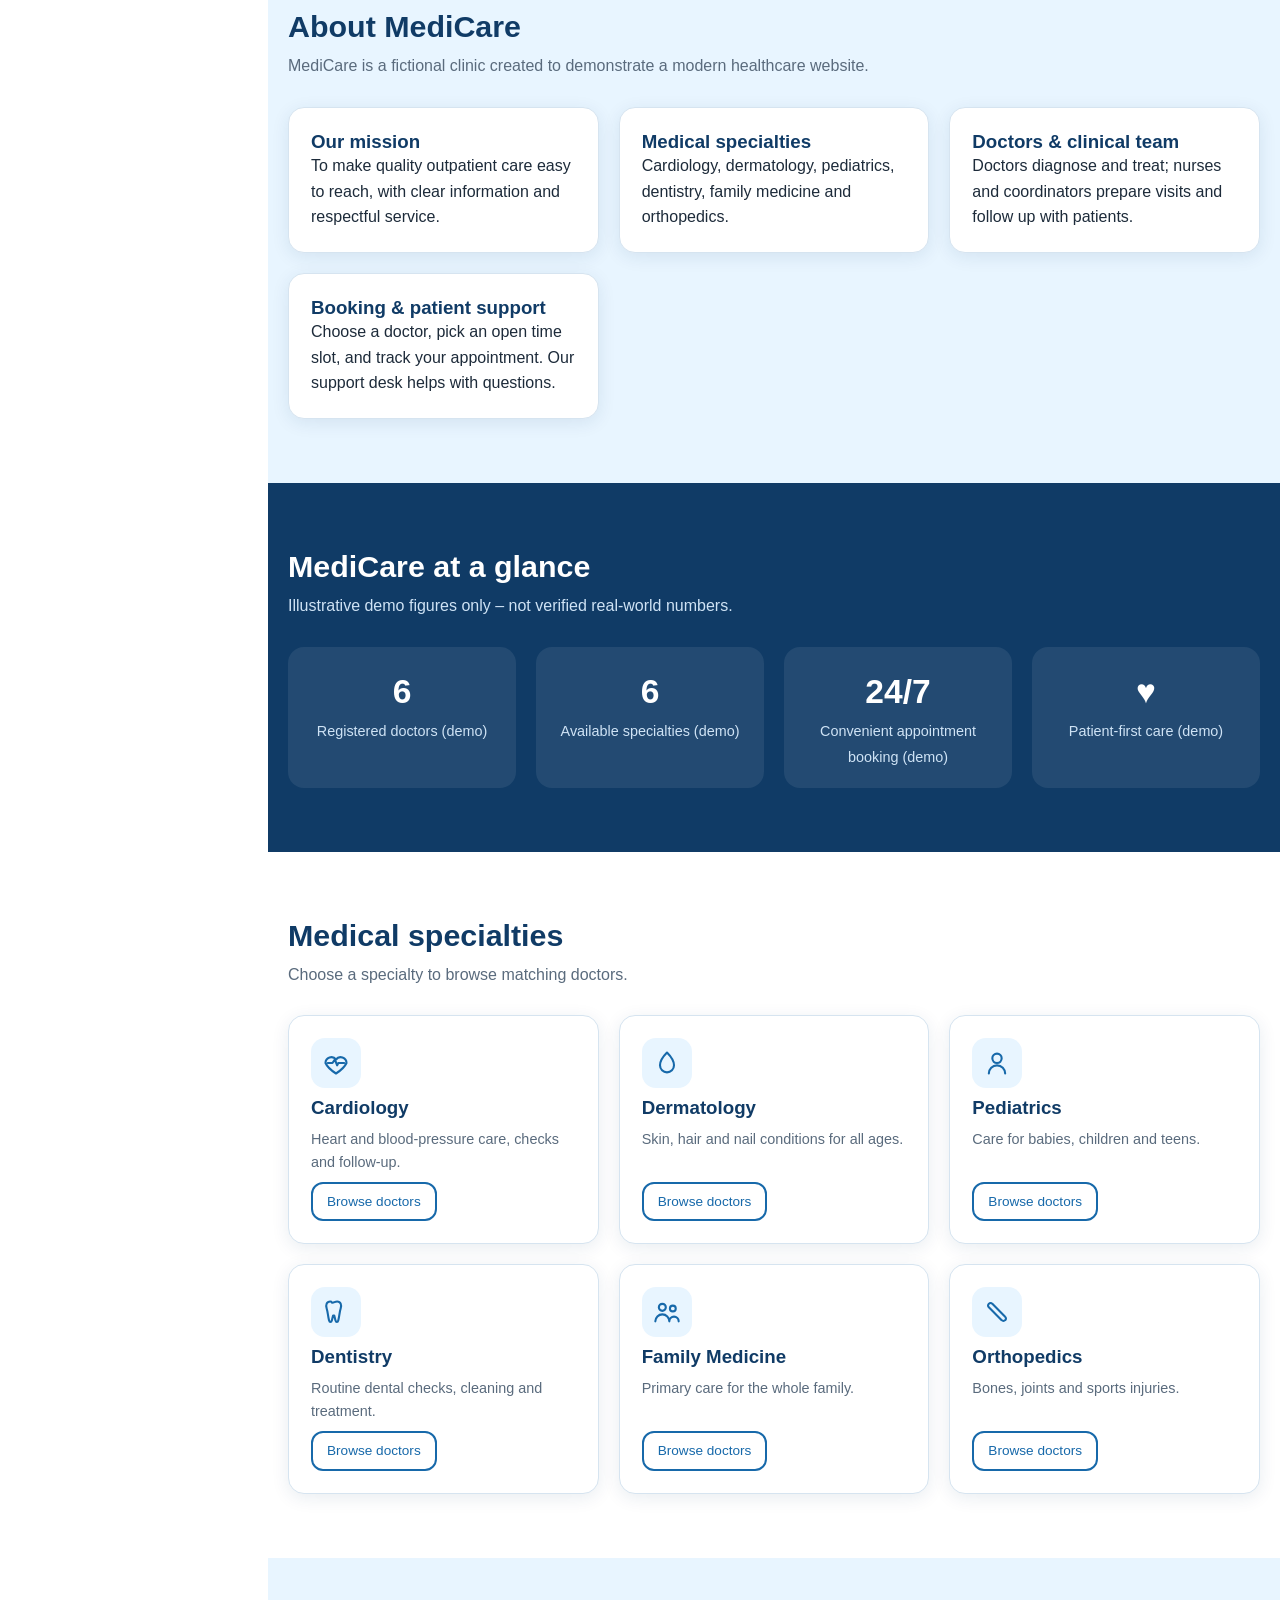
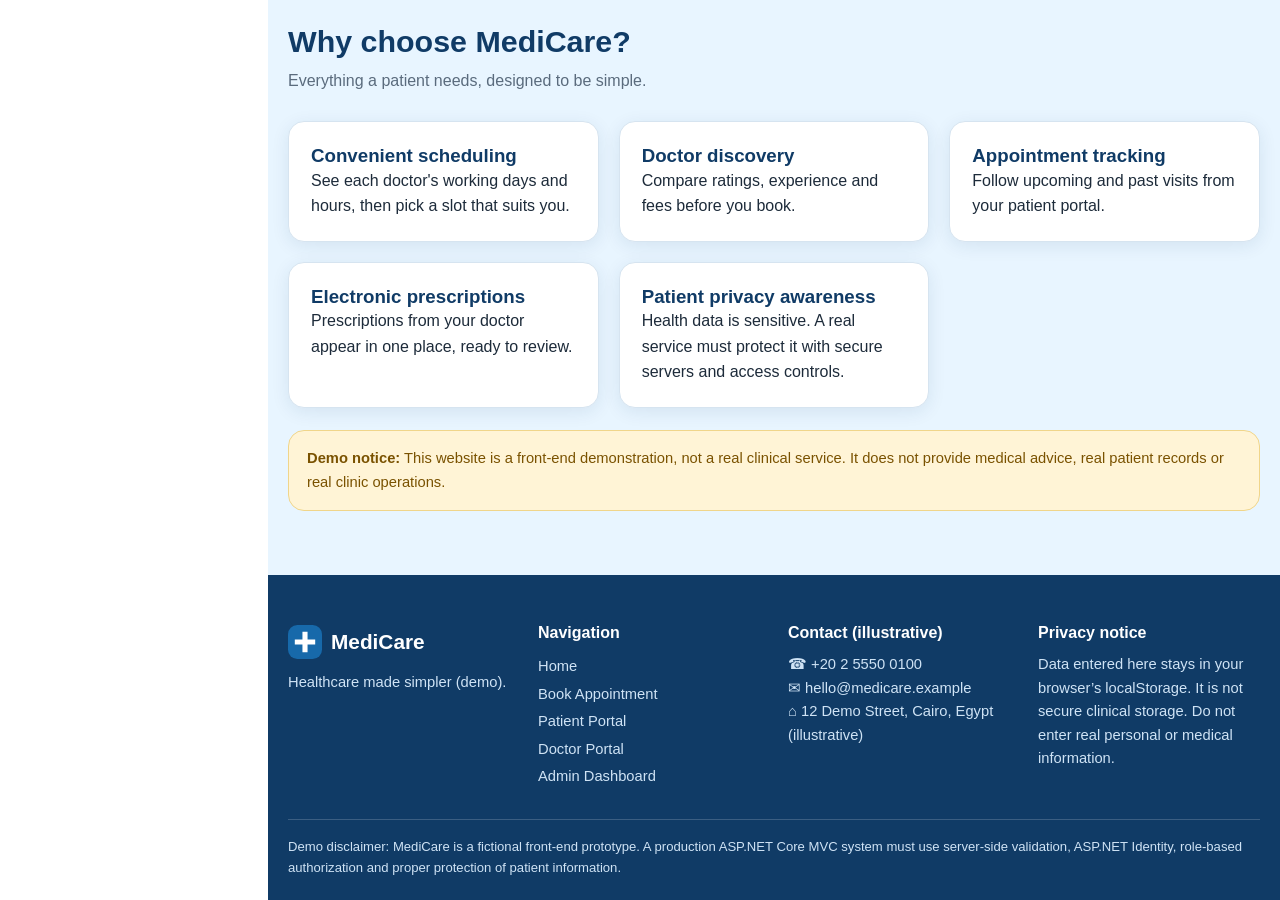
==== commit 5e883f52: "feat: update Medicare_Frontend with chatbot UI and new features" ====
--- a/Medicare_Frontend/index.html
+++ b/Medicare_Frontend/index.html
@@ -9,6 +9,7 @@
     <link rel="stylesheet" href="css/theme.css" />
     <link rel="stylesheet" href="css/index.css" />
     <link rel="stylesheet" href="css/sidebar.css" />
+    <link rel="stylesheet" href="css/chatbot.css" />
   </head>
   <body data-page="index">
     <script src="js/sidebar.js"></script>
@@ -388,5 +389,6 @@
     <div id="toast" role="status" hidden></div>
 
     <script src="js/index.js"></script>
+    <script src="js/chatbot.js"></script>
   </body>
 </html>
--- a/Medicare_Frontend/css/chatbot.css
+++ b/Medicare_Frontend/css/chatbot.css
@@ -0,0 +1,301 @@
+/* ==========================================================
+   MediCare – AI chat widget (floating button + chat window)
+   Uses logical properties: sits bottom-right in English and
+   bottom-left in Arabic (RTL). Colours follow the light/dark theme.
+   ========================================================== */
+
+.mc-chat {
+  --cb-p: var(--p, var(--primary, #1769aa));
+  --cb-d: var(--d, var(--dark, #103b66));
+  --cb-l: var(--l, var(--light, #e8f5ff));
+  --cb-tx: var(--tx, var(--text, #1d2b3a));
+  --cb-mu: var(--mu, var(--muted, #5b6b7b));
+  --cb-bd: var(--bd, var(--border, #d6e4f0));
+  --cb-surface: var(--mc-surface, #fff);
+  --cb-surface-2: var(--mc-surface-2, #f1f6fb);
+  --cb-bg: var(--mc-tint, #f4f9fd);
+  font-family: "Segoe UI", Tahoma, "Noto Sans Arabic", Arial, sans-serif;
+  font-size: 15px;
+  line-height: 1.5;
+}
+.mc-chat,
+.mc-chat * { box-sizing: border-box; }
+
+/* ---------- floating button ---------- */
+.mc-chat-fab {
+  position: fixed;
+  inset-block-end: 20px;
+  inset-inline-end: 20px;
+  z-index: 65;
+  display: grid;
+  place-items: center;
+  width: 58px;
+  height: 58px;
+  padding: 0;
+  border: 0;
+  border-radius: 50%;
+  background: var(--cb-p);
+  color: #fff;
+  cursor: pointer;
+  box-shadow: 0 8px 24px rgba(16, 59, 102, 0.35);
+  transition: transform 0.15s ease, box-shadow 0.15s ease;
+}
+.mc-chat-fab:hover { transform: scale(1.06); box-shadow: 0 10px 28px rgba(16, 59, 102, 0.45); }
+.mc-chat-fab svg {
+  grid-area: 1 / 1;
+  width: 26px;
+  height: 26px;
+  fill: none;
+  stroke: currentColor;
+  stroke-width: 2;
+  stroke-linecap: round;
+  stroke-linejoin: round;
+  transition: opacity 0.15s, transform 0.2s;
+}
+.mc-chat-fab .ico-x { opacity: 0; transform: rotate(-90deg) scale(0.6); }
+.mc-chat.open .mc-chat-fab .ico-chat { opacity: 0; transform: rotate(90deg) scale(0.6); }
+.mc-chat.open .mc-chat-fab .ico-x { opacity: 1; transform: none; }
+
+/* ---------- window ---------- */
+.mc-chat-panel {
+  position: fixed;
+  inset-block-end: 90px;
+  inset-inline-end: 20px;
+  z-index: 66;
+  display: none;
+  flex-direction: column;
+  width: 384px;
+  max-width: calc(100vw - 24px);
+  height: min(620px, calc(100vh - 116px));
+  background: var(--cb-surface);
+  color: var(--cb-tx);
+  border: 1px solid var(--cb-bd);
+  border-radius: 18px;
+  box-shadow: 0 20px 60px rgba(8, 20, 34, 0.28);
+  overflow: hidden;
+}
+.mc-chat.open .mc-chat-panel { display: flex; animation: mc-pop 0.18s ease-out; }
+@keyframes mc-pop { from { opacity: 0; transform: translateY(12px) scale(0.98); } }
+
+/* header */
+.mc-chat-head {
+  display: flex;
+  align-items: center;
+  gap: 10px;
+  padding: 12px 12px 12px 14px;
+  background: linear-gradient(135deg, var(--mc-solid, #103b66), var(--cb-p));
+  color: #fff;
+}
+[dir="rtl"] .mc-chat-head { padding: 12px 14px 12px 12px; }
+.mc-chat-avatar {
+  display: grid;
+  place-items: center;
+  flex: none;
+  width: 40px;
+  height: 40px;
+  border-radius: 50%;
+  background: rgba(255, 255, 255, 0.18);
+}
+.mc-chat-avatar svg { width: 22px; height: 22px; fill: none; stroke: #fff; stroke-width: 2; stroke-linecap: round; }
+.mc-chat-ttl { flex: 1; min-width: 0; display: flex; flex-direction: column; line-height: 1.25; }
+.mc-chat-ttl strong { font-size: 1rem; display: flex; align-items: center; gap: 8px; }
+.mc-chat-badge {
+  padding: 1px 8px;
+  border-radius: 999px;
+  background: rgba(255, 255, 255, 0.22);
+  font-size: 0.68rem;
+  font-weight: 700;
+  letter-spacing: 0.02em;
+}
+.mc-chat-sub { display: flex; align-items: center; gap: 6px; font-size: 0.78rem; opacity: 0.9; }
+.mc-chat-sub::before { content: ""; width: 8px; height: 8px; border-radius: 50%; background: #4cd98a; }
+.mc-chat-ico {
+  display: grid;
+  place-items: center;
+  flex: none;
+  width: 34px;
+  height: 34px;
+  padding: 0;
+  border: 0;
+  border-radius: 9px;
+  background: transparent;
+  color: #fff;
+  cursor: pointer;
+}
+.mc-chat-ico:hover { background: rgba(255, 255, 255, 0.18); }
+.mc-chat-ico svg { width: 18px; height: 18px; fill: none; stroke: currentColor; stroke-width: 2; stroke-linecap: round; stroke-linejoin: round; }
+
+/* notice */
+.mc-chat-note {
+  padding: 7px 14px;
+  background: var(--mc-warn-bg, #fff4d6);
+  color: var(--mc-warn-tx, #7a5200);
+  font-size: 0.76rem;
+  line-height: 1.4;
+}
+
+/* mode switch */
+.mc-chat-modes { display: flex; gap: 6px; padding: 10px 12px 0; background: var(--cb-bg); }
+.mc-chat-modes button {
+  flex: 1;
+  padding: 7px 8px;
+  border: 1.5px solid var(--cb-bd);
+  border-radius: 10px;
+  background: var(--cb-surface);
+  color: var(--cb-tx);
+  font: inherit;
+  font-size: 0.85rem;
+  font-weight: 700;
+  cursor: pointer;
+}
+.mc-chat-modes button:hover { background: var(--cb-l); }
+.mc-chat-modes button[aria-pressed="true"] { background: var(--cb-p); border-color: var(--cb-p); color: #fff; }
+
+/* messages */
+.mc-chat-log {
+  flex: 1;
+  display: flex;
+  flex-direction: column;
+  gap: 10px;
+  padding: 14px 12px;
+  overflow-y: auto;
+  background: var(--cb-bg);
+  scroll-behavior: smooth;
+}
+.mc-msg { display: flex; flex-direction: column; max-width: 88%; }
+.mc-msg.user { align-self: flex-end; align-items: flex-end; }
+.mc-msg.bot { align-self: flex-start; align-items: flex-start; }
+.mc-bubble {
+  padding: 9px 13px;
+  border-radius: 16px;
+  overflow-wrap: anywhere;
+  text-align: start;
+}
+.mc-msg.bot .mc-bubble {
+  background: var(--cb-surface);
+  border: 1px solid var(--cb-bd);
+  border-start-start-radius: 4px;
+}
+.mc-msg.user .mc-bubble {
+  background: var(--cb-p);
+  color: #fff;
+  border-start-end-radius: 4px;
+  white-space: pre-wrap;
+}
+.mc-msg.err .mc-bubble { background: var(--mc-err-bg, #fdecea); border-color: var(--mc-err-bd, #f3b8b3); color: var(--mc-err-tx, #9b2c20); }
+.mc-bubble p { margin: 0 0 6px; }
+.mc-bubble p:last-child,
+.mc-bubble ul:last-child,
+.mc-bubble ol:last-child { margin-bottom: 0; }
+.mc-bubble ul,
+.mc-bubble ol { margin: 4px 0 6px; padding-inline-start: 22px; }
+.mc-bubble a { color: var(--cb-p); font-weight: 700; text-decoration: underline; }
+.mc-time { margin-top: 3px; padding-inline: 4px; font-size: 0.7rem; color: var(--cb-mu); }
+.mc-retry {
+  margin-top: 6px;
+  padding: 4px 12px;
+  border: 1.5px solid currentColor;
+  border-radius: 8px;
+  background: transparent;
+  color: inherit;
+  font: inherit;
+  font-size: 0.8rem;
+  font-weight: 700;
+  cursor: pointer;
+}
+
+/* typing indicator */
+.mc-typing { display: inline-flex; gap: 4px; padding: 4px 2px; }
+.mc-typing i { width: 7px; height: 7px; border-radius: 50%; background: var(--cb-mu); animation: mc-dot 1.1s infinite ease-in-out; }
+.mc-typing i:nth-child(2) { animation-delay: 0.15s; }
+.mc-typing i:nth-child(3) { animation-delay: 0.3s; }
+@keyframes mc-dot { 0%, 80%, 100% { opacity: 0.25; transform: translateY(0); } 40% { opacity: 1; transform: translateY(-3px); } }
+
+/* suggestion chips */
+.mc-chat-chips {
+  display: flex;
+  gap: 6px;
+  padding: 8px 12px 0;
+  overflow-x: auto;
+  background: var(--cb-bg);
+  scrollbar-width: none;
+}
+.mc-chat-chips::-webkit-scrollbar { display: none; }
+.mc-chat-chips button {
+  flex: none;
+  padding: 6px 12px;
+  border: 1.5px solid var(--cb-bd);
+  border-radius: 999px;
+  background: var(--cb-surface);
+  color: var(--cb-tx);
+  font: inherit;
+  font-size: 0.82rem;
+  cursor: pointer;
+  white-space: nowrap;
+}
+.mc-chat-chips button:hover { background: var(--cb-l); border-color: var(--cb-p); }
+
+/* input */
+.mc-chat-form {
+  display: flex;
+  align-items: flex-end;
+  gap: 8px;
+  padding: 10px 12px 12px;
+  background: var(--cb-bg);
+}
+.mc-chat-form textarea {
+  flex: 1;
+  min-height: 42px;
+  max-height: 120px;
+  margin: 0;
+  padding: 9px 13px;
+  border: 1.5px solid var(--cb-bd);
+  border-radius: 14px;
+  background: var(--cb-surface);
+  color: var(--cb-tx);
+  font: inherit;
+  resize: none;
+}
+.mc-chat-form textarea:focus { outline: 0; border-color: var(--cb-p); box-shadow: 0 0 0 3px rgba(23, 105, 170, 0.18); }
+.mc-chat-send {
+  display: grid;
+  place-items: center;
+  flex: none;
+  width: 42px;
+  height: 42px;
+  padding: 0;
+  border: 0;
+  border-radius: 50%;
+  background: var(--cb-p);
+  color: #fff;
+  cursor: pointer;
+}
+.mc-chat-send:disabled { opacity: 0.45; cursor: not-allowed; }
+.mc-chat-send svg { width: 19px; height: 19px; fill: none; stroke: currentColor; stroke-width: 2; stroke-linecap: round; stroke-linejoin: round; }
+[dir="rtl"] .mc-chat-send svg { transform: scaleX(-1); }
+
+.mc-chat button:focus-visible,
+.mc-chat textarea:focus-visible,
+.mc-chat a:focus-visible { outline: 3px solid #f5a524; outline-offset: 2px; }
+
+.mc-sr { position: absolute; width: 1px; height: 1px; overflow: hidden; clip: rect(0 0 0 0); white-space: nowrap; }
+
+/* phones: window almost full-screen */
+@media (max-width: 480px) {
+  .mc-chat-fab { inset-block-end: 16px; inset-inline-end: 16px; }
+  .mc-chat-panel {
+    inset-inline: 10px;
+    inset-block-end: 84px;
+    width: auto;
+    max-width: none;
+    height: calc(100vh - 100px);
+    height: calc(100dvh - 100px);
+  }
+}
+
+@media (prefers-reduced-motion: reduce) {
+  .mc-chat.open .mc-chat-panel,
+  .mc-typing i { animation: none; }
+  .mc-chat-fab, .mc-chat-fab svg { transition: none; }
+}
+@media print { .mc-chat { display: none !important; } }
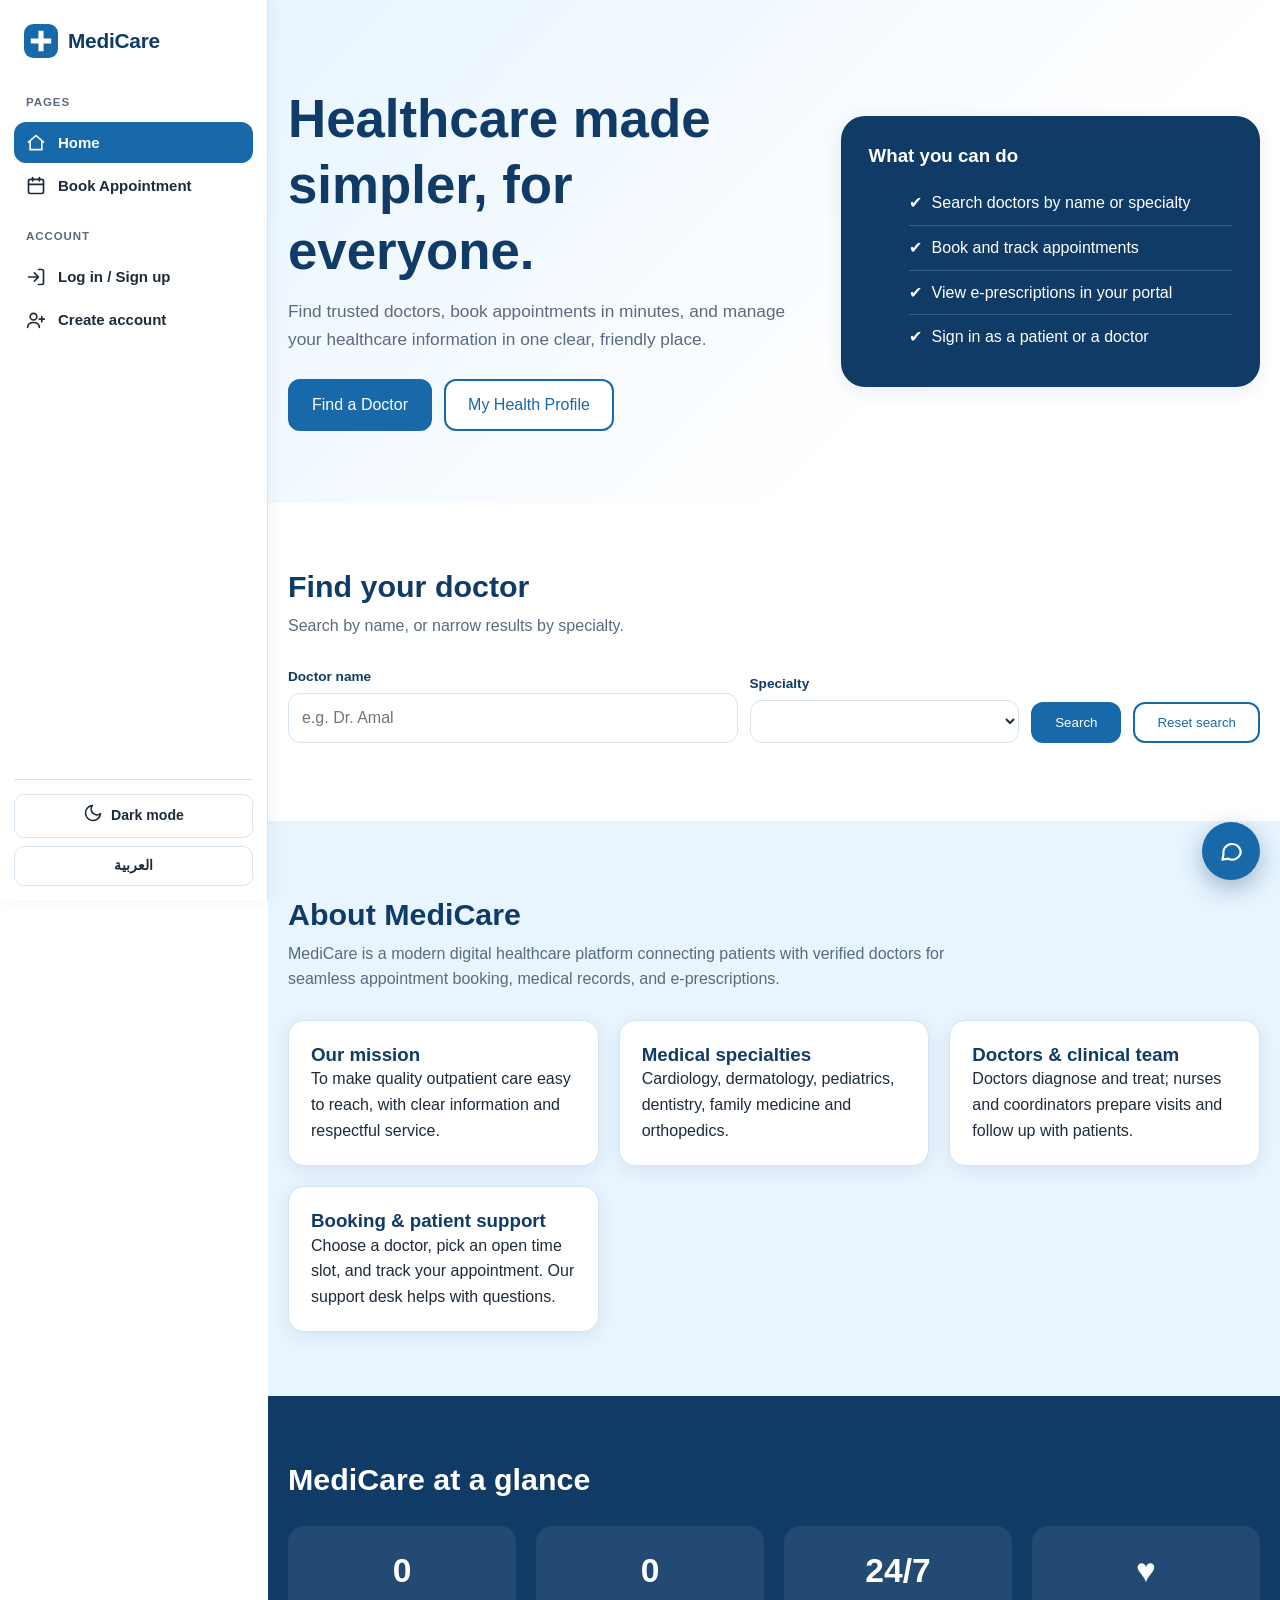
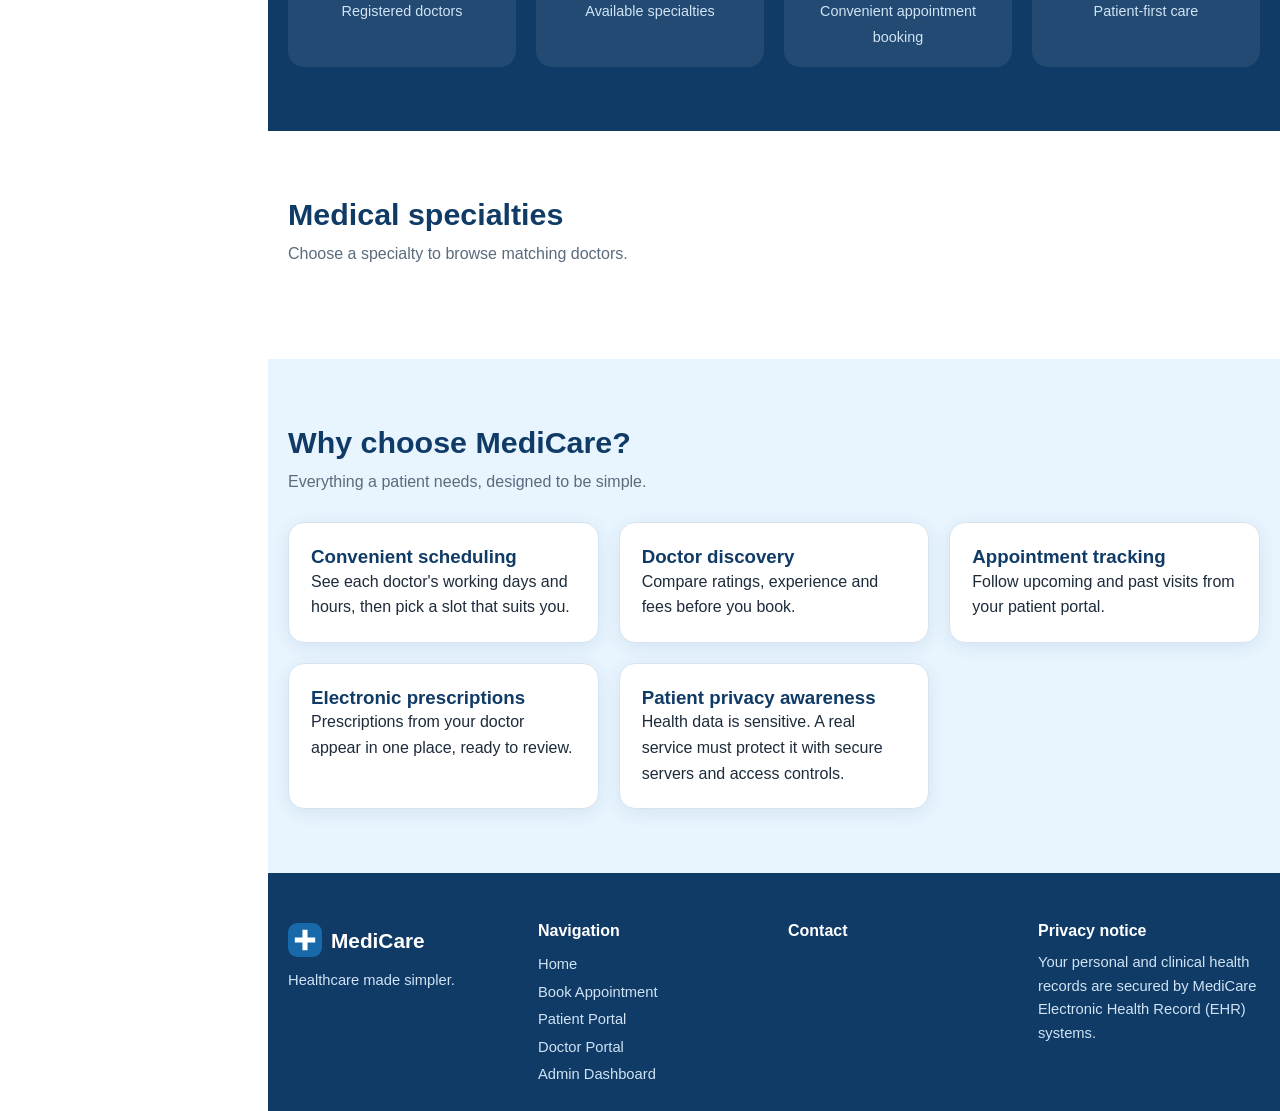
==== commit 40dad9de: "Complete full-stack integration for MediCare (Auth, Booking, Stripe, Portals, AI Chatbot, SignalR, P" ====
--- a/Medicare_Frontend/index.html
+++ b/Medicare_Frontend/index.html
@@ -3,9 +3,10 @@
   <head>
     <meta charset="UTF-8" />
     <meta name="viewport" content="width=device-width, initial-scale=1" />
-    <title>MediCare – Clinic Management (Demo)</title>
+    <title>MediCare – Clinic Management</title>
     <meta name="theme-color" content="#1769aa" />
     <script src="js/theme.js"></script>
+    <script src="js/api.js"></script>
     <link rel="stylesheet" href="css/theme.css" />
     <link rel="stylesheet" href="css/index.css" />
     <link rel="stylesheet" href="css/sidebar.css" />
@@ -19,9 +20,7 @@
       <section class="hero">
         <div class="wrap">
           <div>
-            <span class="demo" data-i18n="demo.badge"
-              >Front-end demo · illustrative content</span
-            >
+
             <h1 data-i18n="hero.h1">Healthcare made simpler, for everyone.</h1>
             <p data-i18n="hero.p">
               Find trusted doctors, book appointments in minutes, and manage
@@ -115,13 +114,10 @@
 
       <section class="light">
         <div class="wrap">
-          <span class="demo" data-i18n="demo.badge2"
-            >Illustrative demo content</span
-          >
+
           <h2 style="margin-top: 10px" data-i18n="about.h">About MediCare</h2>
           <p class="sub" data-i18n="about.p">
-            MediCare is a fictional clinic created to demonstrate a modern
-            healthcare website.
+            MediCare is a modern digital healthcare platform connecting patients with verified doctors for seamless appointment booking, medical records, and e-prescriptions.
           </p>
           <div class="grid g3">
             <div class="card">
@@ -160,7 +156,7 @@
         <div class="wrap">
           <h2 data-i18n="stat.h">MediCare at a glance</h2>
           <p class="sub" data-i18n="stat.p">
-            Illustrative demo figures only – not verified real-world numbers.
+            
           </p>
           <div
             class="grid g3"
@@ -168,20 +164,20 @@
           >
             <div class="st">
               <b id="sDocs">0</b
-              ><span data-i18n="stat.1">Registered doctors (demo)</span>
+              ><span data-i18n="stat.1">Registered doctors</span>
             </div>
             <div class="st">
               <b id="sSpec">0</b
-              ><span data-i18n="stat.2">Available specialties (demo)</span>
+              ><span data-i18n="stat.2">Available specialties</span>
             </div>
             <div class="st">
               <b>24/7</b
               ><span data-i18n="stat.3"
-                >Convenient appointment booking (demo)</span
+                >Convenient appointment booking</span
               >
             </div>
             <div class="st">
-              <b>♥</b><span data-i18n="stat.4">Patient-first care (demo)</span>
+              <b>♥</b><span data-i18n="stat.4">Patient-first care</span>
             </div>
           </div>
         </div>
@@ -238,11 +234,7 @@
               </p>
             </div>
           </div>
-          <div class="notice" data-i18n="why.note">
-            <b>Demo notice:</b> This website is a front-end demonstration, not a
-            real clinical service. It does not provide medical advice, real
-            patient records or real clinic operations.
-          </div>
+
         </div>
       </section>
     </main>
@@ -258,7 +250,7 @@
               >MediCare</a
             >
             <p style="margin-top: 10px" data-i18n="ft.tag">
-              Healthcare made simpler (demo).
+              Healthcare made simpler.
             </p>
           </div>
           <div>
@@ -270,7 +262,7 @@
             ><a href="page5.html" data-i18n="nav.admin">Admin Dashboard</a>
           </div>
           <div>
-            <h3 data-i18n="ft.contact">Contact (illustrative)</h3>
+            <h3 data-i18n="ft.contact">Contact</h3>
             <p id="fPhone"></p>
             <p id="fMail"></p>
             <p id="fAddr"></p>
@@ -278,18 +270,11 @@
           <div>
             <h3 data-i18n="ft.priv">Privacy notice</h3>
             <p data-i18n="ft.privp">
-              Data entered here stays in your browser’s localStorage. It is not
-              secure clinical storage. Do not enter real personal or medical
-              information.
+              Your personal and clinical health records are secured by MediCare Electronic Health Record (EHR) systems.
             </p>
           </div>
         </div>
-        <div class="fb" data-i18n="ft.disc">
-          Demo disclaimer: MediCare is a fictional front-end prototype. A
-          production ASP.NET Core MVC system must use server-side validation,
-          ASP.NET Identity, role-based authorization and proper protection of
-          patient information.
-        </div>
+
       </div>
     </footer>
 
@@ -380,10 +365,7 @@
             Log in
           </button>
         </form>
-        <p class="small" data-i18n="auth.demo">
-          Demo only: this is not real authentication. Passwords are checked for
-          format but never stored.
-        </p>
+
       </div>
     </dialog>
     <div id="toast" role="status" hidden></div>
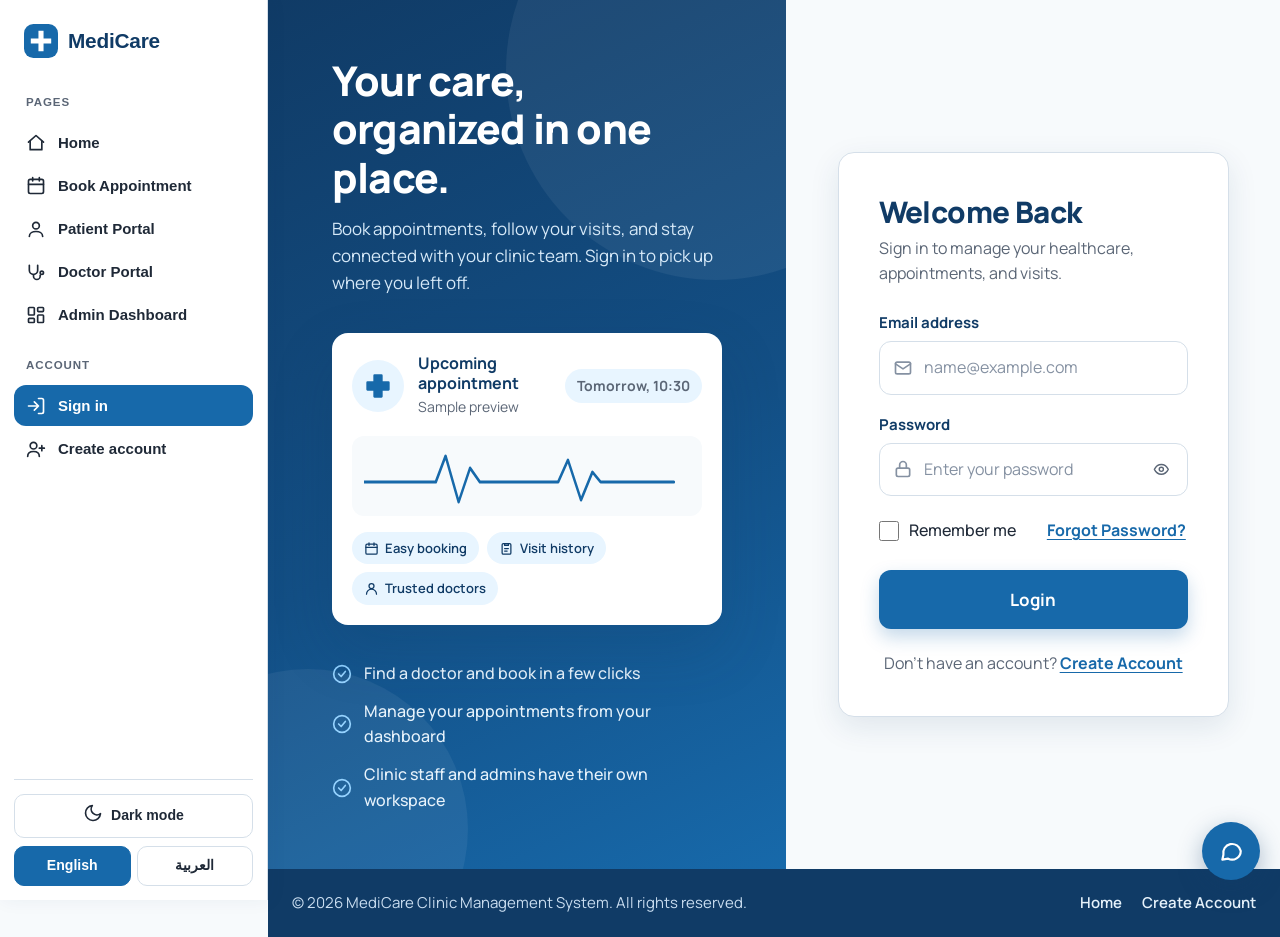
==== commit 8a967d0b: "Finalize AI chatbot language matching, login autofill/guards, and UI fixes" ====
--- a/Medicare_Frontend/index.html
+++ b/Medicare_Frontend/index.html
@@ -5,6 +5,17 @@
     <meta name="viewport" content="width=device-width, initial-scale=1" />
     <title>MediCare – Clinic Management</title>
     <meta name="theme-color" content="#1769aa" />
+    <script>
+      (function () {
+        try {
+          var t = localStorage.getItem('medicare_token') || sessionStorage.getItem('medicare_token') || localStorage.getItem('medicareToken') || sessionStorage.getItem('medicareToken');
+          var u = localStorage.getItem('medicareCurrentUser') || sessionStorage.getItem('medicareCurrentUser');
+          if (!t || !u) window.location.replace('login.html');
+        } catch (e) {
+          window.location.replace('login.html');
+        }
+      })();
+    </script>
     <script src="js/theme.js"></script>
     <script src="js/api.js"></script>
     <link rel="stylesheet" href="css/theme.css" />
@@ -20,7 +31,7 @@
       <section class="hero">
         <div class="wrap">
           <div>
-
+            <div id="fallbackNotice" class="alert warn fallback-banner" data-i18n="p.fallback" style="display:none" hidden></div>
             <h1 data-i18n="hero.h1">Healthcare made simpler, for everyone.</h1>
             <p data-i18n="hero.p">
               Find trusted doctors, book appointments in minutes, and manage
